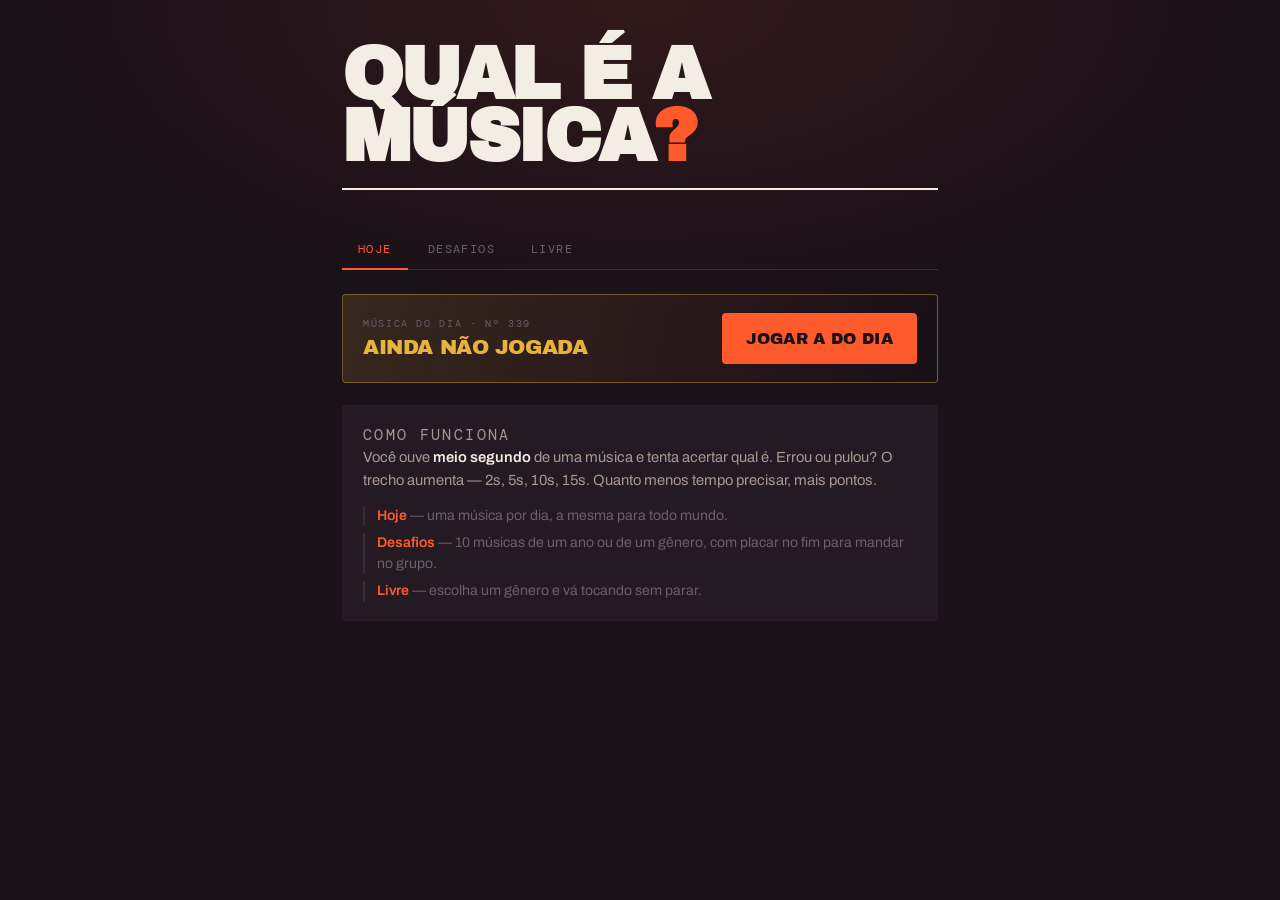
==== index.html @ 09629aff "Pula a introdução, tira karaokê e devolve o desafio de 2025 INTRODUÇÃO Relatado: "Água com Açúcar" e" ====
<!DOCTYPE html>
<html lang="pt-BR">
<head>
<meta charset="UTF-8">
<meta name="viewport" content="width=device-width, initial-scale=1.0">
<meta name="color-scheme" content="dark">
<meta name="theme-color" content="#1a1119">
<title>Qual é a Música?</title>
<link rel="preconnect" href="https://fonts.googleapis.com">
<link rel="preconnect" href="https://fonts.gstatic.com" crossorigin>
<link href="https://fonts.googleapis.com/css2?family=Archivo:wght@400;500;600;700&family=Archivo+Black&family=DM+Mono:wght@400;500&display=swap" rel="stylesheet">
<!-- O ?v= força o navegador a buscar a versão nova em vez da que está em
     cache. Ao mexer em style.css, app.js ou nos dados, incremente o número. -->
<link rel="stylesheet" href="style.css?v=21">
</head>
<body>

<header class="topbar">
  <h1>Qual é a <br>Música<span class="accent">?</span></h1>
  <div class="rule"></div>
</header>

<main>

  <!-- ESCOLHA DE GÊNERO -->
  <section id="screen-genres" class="screen">
    <nav class="abas" role="tablist" aria-label="Modos de jogo">
      <button type="button" class="aba ativa" data-aba="hoje" role="tab" aria-selected="true">Hoje</button>
      <button type="button" class="aba" data-aba="desafios" role="tab" aria-selected="false">Desafios</button>
      <button type="button" class="aba" data-aba="livre" role="tab" aria-selected="false">Livre</button>
    </nav>

    <!-- HOJE -->
    <div class="painel" id="painel-hoje" role="tabpanel">
      <div id="daily-card" class="daily-card"></div>

      <section class="como-funciona">
        <p class="stats-label">Como funciona</p>
        <p>Você ouve <strong>meio segundo</strong> de uma música e tenta acertar qual é.
        Errou ou pulou? O trecho aumenta — 2s, 5s, 10s, 15s. Quanto menos tempo
        precisar, mais pontos.</p>
        <ul class="modos">
          <li><strong>Hoje</strong> — uma música por dia, a mesma para todo mundo.</li>
          <li><strong>Desafios</strong> — 10 músicas de um ano ou de um gênero, com placar no fim para mandar no grupo.</li>
          <li><strong>Livre</strong> — escolha um gênero e vá tocando sem parar.</li>
        </ul>
      </section>

      <section id="stats-panel" class="stats-panel hidden" aria-label="Suas estatísticas">
      <div class="rank-head">
        <div>
          <p class="stats-label">Patente</p>
          <p class="rank-name" id="rank-name"></p>
        </div>
        <p class="rank-points"><span id="rank-points">0</span> pts</p>
      </div>

      <div class="rank-track">
        <div class="rank-fill" id="rank-fill"></div>
      </div>
      <p class="rank-next" id="rank-next"></p>

      <div class="stats-grid">
        <div class="stat-cell"><b><span id="st-wins">0</span><i>/<span id="st-rounds">0</span></i></b><span>acertos</span></div>
        <div class="stat-cell"><b id="st-rate">0%</b><span>aproveitamento</span></div>
        <div class="stat-cell"><b id="st-best">0</b><span>melhor sequência</span></div>
        <div class="stat-cell"><b id="st-fav">—</b><span>melhor gênero</span></div>
      </div>

      <p class="stats-label">Acertos por trecho</p>
      <div class="dist" id="dist"></div>

        <button type="button" id="btn-reset-stats" class="link-btn reset-btn">Zerar estatísticas</button>
      </section>
    </div>

    <!-- DESAFIOS -->
    <div class="painel hidden" id="painel-desafios" role="tabpanel">
      <p class="subtitle">Dez músicas, placar no fim para mandar no grupo.</p>

      <p class="secao-label hidden" id="ano-label">Top 10 do ano · os maiores sucessos daquele ano</p>
      <div id="ano-grid" class="desafio-lista"></div>

      <p class="secao-label hidden" id="desafios-label">Por gênero · uma de cada ano da década</p>
      <div id="desafio-grid" class="desafio-lista"></div>
    </div>

    <!-- LIVRE -->
    <div class="painel hidden" id="painel-livre" role="tabpanel">
      <p class="subtitle">Sem fim: escolha e vá tocando até cansar.</p>

      <div class="modo">
        <button type="button" id="btn-hits" class="modo-btn" aria-pressed="true">Só os hits</button>
        <span class="modo-hint" id="hits-hint"></span>
      </div>

      <div id="genre-grid" class="genre-grid"></div>

      <p class="secao-label">Por década</p>
      <div id="decade-grid" class="genre-grid"></div>
    </div>
  </section>

  <!-- JOGO -->
  <section id="screen-game" class="screen hidden">
    <button id="btn-change-genre" class="link-btn">← Trocar gênero</button>

    <div class="player-card">
      <button id="btn-play-snippet" class="play-btn">
        <span id="play-btn-label">Tocar trecho</span> · <span id="current-duration">0.5</span>s
      </button>

      <div class="tape">
        <div class="tape-track" id="tape-track">
          <div class="tape-unlocked" id="tape-unlocked"></div>
          <div class="tape-fill" id="tape-fill"></div>
        </div>
        <div class="tape-scale" id="tape-scale"></div>
      </div>
    </div>

    <form id="guess-form" class="guess-form" autocomplete="off">
      <div class="guess-input-wrap">
        <label class="sr-only" for="guess-input">Seu palpite</label>
        <input
          id="guess-input"
          type="text"
          placeholder="Nome da música ou do artista…"
          autocomplete="off"
          autocapitalize="off"
          spellcheck="false"
          role="combobox"
          aria-expanded="false"
          aria-autocomplete="list"
          aria-controls="suggestions-box"
        >
        <div id="suggestions-box" class="suggestions-box hidden" role="listbox" aria-label="Sugestões de músicas"></div>
      </div>
      <button type="submit" id="btn-guess">Chutar</button>
      <button type="button" id="btn-skip">Pular</button>
    </form>

    <div class="history-list" id="history-list" aria-live="polite"></div>

    <div id="reveal-card" class="reveal-card hidden" aria-live="polite">
      <p class="reveal-label" id="reveal-label">A música era</p>
      <!-- o nome do desafio vem antes do placar: é a identidade do que foi
           jogado, e é o que se compara com os amigos -->
      <p id="reveal-sub" class="reveal-sub hidden"></p>
      <p id="reveal-text"></p>
      <div id="desafio-stats" class="desafio-stats hidden"></div>
      <button type="button" id="btn-ouvir" class="ouvir-btn hidden">Ouvir a música</button>
      <div id="ouvir-barra" class="ouvir-barra hidden"><div id="ouvir-fill" class="ouvir-fill"></div></div>
      <button id="btn-next-song" class="play-btn">Próxima música</button>
      <button type="button" id="btn-share-desafio" class="modo-btn share-desafio hidden">Compartilhar</button>
    </div>

  </section>

</main>

<script src="data/songs.js?v=21"></script>
<script src="data/decoys.js?v=21"></script>
<script src="app.js?v=21"></script>
</body>
</html>
---- style.css ----
/* ============================================================
   Qual é a Música — direção visual: capa de disco brasileira
   dos anos 60. Fundo ameixa, tipo pesado, cor com significado:
   laranja = a marca, ouro = acertou o artista, verde = acertou.
   ============================================================ */

:root {
  --ink: #1a1119;
  --ink-raise: #241a23;
  --ink-high: #2e2130;
  --line: #3a2a38;
  --line-soft: #2a1e29;

  --bone: #f4ede3;
  --bone-dim: #a89890;
  --bone-faint: #6d5f68;

  --laranja: #ff5a2c;
  --laranja-deep: #d8431b;
  --ouro: #e8b33c;
  --verde: #3fa45b;

  --display: "Archivo Black", "Archivo", Impact, sans-serif;
  --body: "Archivo", -apple-system, "Segoe UI", Roboto, sans-serif;
  --mono: "DM Mono", ui-monospace, "SF Mono", Consolas, monospace;

  --r: 4px;
}

* { box-sizing: border-box; }

html {
  -webkit-text-size-adjust: 100%;
  color-scheme: dark;
}

/* rótulo só para leitor de tela */
.sr-only {
  position: absolute;
  width: 1px; height: 1px;
  padding: 0; margin: -1px;
  overflow: hidden;
  clip: rect(0, 0, 0, 0);
  white-space: nowrap;
  border: 0;
}

button, input {
  touch-action: manipulation;
  -webkit-tap-highlight-color: transparent;
}

body {
  margin: 0;
  font-family: var(--body);
  background: var(--ink);
  color: var(--bone);
  min-height: 100vh;
  /* grão sutil de papel, para o fundo não ficar plano como um app */
  background-image:
    radial-gradient(ellipse 70% 50% at 50% 0%, rgba(255, 90, 44, 0.1), transparent 70%);
}

::selection { background: var(--laranja); color: var(--ink); }

:focus-visible {
  outline: 2px solid var(--laranja);
  outline-offset: 3px;
}

/* ---------- cabeçalho ---------- */

.topbar {
  max-width: 640px;
  margin: 0 auto;
  padding: 44px 22px 0;
}

.topbar h1 {
  margin: 0;
  font-family: var(--display);
  font-size: clamp(2.9rem, 12vw, 4.6rem);
  line-height: 0.84;
  letter-spacing: -0.035em;
  text-transform: uppercase;
  text-wrap: balance;
}

.topbar h1 .accent { color: var(--laranja); }

.rule {
  height: 2px;
  background: var(--bone);
  margin: 20px 0 10px;
}

/* Durante a partida o título encolhe e a marca vira uma linha só:
   o que importa na tela é o player, não o cabeçalho. */
body.in-game .topbar { padding-top: 26px; }
body.in-game .topbar h1 { font-size: clamp(1.5rem, 5vw, 1.9rem); }
body.in-game .topbar h1 br { display: none; }
body.in-game .rule { margin: 13px 0 9px; }

.stats {
  display: flex;
  gap: 22px;
  font-family: var(--mono);
  font-size: 0.72rem;
  letter-spacing: 0.14em;
  text-transform: uppercase;
  color: var(--bone-dim);
}

.stats strong {
  color: var(--bone);
  font-weight: 500;
  font-variant-numeric: tabular-nums;
}

main {
  max-width: 640px;
  margin: 0 auto;
  padding: 30px 22px 70px;
}

.screen.hidden { display: none; }

/* ---------- seleção de gênero ---------- */

.subtitle {
  color: var(--bone-dim);
  margin: 0 0 26px;
  font-size: 0.98rem;
  max-width: 42ch;
  line-height: 1.5;
}

/* abas */
.abas {
  display: flex;
  gap: 4px;
  margin-bottom: 24px;
  border-bottom: 1px solid var(--line);
}

.aba {
  font-family: var(--mono);
  font-size: 0.74rem;
  letter-spacing: 0.12em;
  text-transform: uppercase;
  padding: 11px 16px;
  border: none;
  border-bottom: 2px solid transparent;
  background: none;
  color: var(--bone-faint);
  cursor: pointer;
  margin-bottom: -1px;
  transition: color 0.15s ease, border-color 0.15s ease;
}
.aba:hover { color: var(--bone-dim); }

.aba.ativa {
  color: var(--laranja);
  border-bottom-color: var(--laranja);
}

.painel.hidden { display: none; }

/* música do dia */
.daily-card {
  display: flex;
  align-items: center;
  justify-content: space-between;
  gap: 16px;
  flex-wrap: wrap;
  margin-bottom: 22px;
  padding: 18px 20px;
  background: linear-gradient(100deg, rgba(232, 179, 60, 0.14), rgba(255, 90, 44, 0.05) 70%, transparent);
  border: 1px solid rgba(232, 179, 60, 0.4);
  border-radius: var(--r);
}

.daily-info { min-width: 0; }

.daily-status {
  margin: 0;
  font-family: var(--display);
  font-size: clamp(1.05rem, 4vw, 1.3rem);
  line-height: 1.1;
  letter-spacing: -0.02em;
  text-transform: uppercase;
  color: var(--ouro);
}

.daily-acoes {
  display: flex;
  align-items: center;
  gap: 10px;
  flex-wrap: wrap;
}

.daily-play { padding: 12px 22px; font-size: 0.9rem; }

.daily-next {
  font-family: var(--mono);
  font-size: 0.66rem;
  letter-spacing: 0.08em;
  color: var(--bone-faint);
}

/* explicação do jogo, na aba de entrada */
.como-funciona {
  margin-top: 22px;
  padding: 18px 20px;
  background: var(--ink-raise);
  border: 1px solid var(--line-soft);
  border-radius: var(--r);
}

.como-funciona p {
  margin: 0;
  color: var(--bone-dim);
  font-size: 0.92rem;
  line-height: 1.55;
}
.como-funciona p strong { color: var(--bone); font-weight: 600; }

.modos {
  margin: 14px 0 0;
  padding: 0;
  list-style: none;
  display: flex;
  flex-direction: column;
  gap: 7px;
}

.modos li {
  font-size: 0.88rem;
  line-height: 1.45;
  color: var(--bone-faint);
  padding-left: 12px;
  border-left: 2px solid var(--line);
}
.modos li strong { color: var(--laranja); font-weight: 600; }

/* botão de ouvir a música na revelação */
.ouvir-btn {
  display: block;
  width: 100%;
  margin-bottom: 10px;
  font-family: var(--mono);
  font-size: 0.74rem;
  letter-spacing: 0.12em;
  text-transform: uppercase;
  padding: 13px 18px;
  border-radius: var(--r);
  border: 1px solid var(--line);
  background: transparent;
  color: var(--bone-dim);
  cursor: pointer;
  transition: color 0.14s ease, border-color 0.14s ease;
}
.ouvir-btn:hover { color: var(--bone); border-color: var(--bone-dim); }
.ouvir-btn.hidden { display: none; }

/* desafios: uma linha por gênero, décadas como fichas */
.desafio-lista {
  display: flex;
  flex-direction: column;
  gap: 1px;
  background: var(--line-soft);
  border: 1px solid var(--line-soft);
  border-radius: var(--r);
  overflow: hidden;
}

/* Nome do gênero em cima e as décadas embaixo: com o rótulo inteiro
   ("Anos 2000") as fichas não cabem na mesma linha num celular. */
.desafio-linha {
  --chip: var(--laranja);
  padding: 13px 15px;
  background: var(--ink-raise);
  border-left: 3px solid var(--chip);
}

.desafio-genero {
  display: block;
  margin-bottom: 9px;
  font-family: var(--display);
  font-size: 0.86rem;
  letter-spacing: -0.01em;
  text-transform: uppercase;
}

.desafio-chips { display: flex; gap: 6px; flex-wrap: wrap; }

.desafio-chip {
  font-family: var(--mono);
  font-size: 0.7rem;
  letter-spacing: 0.04em;
  padding: 6px 11px;
  border-radius: 999px;
  border: 1px solid var(--line);
  background: transparent;
  color: var(--bone-dim);
  cursor: pointer;
  transition: background 0.14s ease, color 0.14s ease, border-color 0.14s ease;
}
.desafio-chip:hover {
  background: var(--chip);
  border-color: var(--chip);
  color: var(--ink);
}

/* já jogado: mostra o placar e não recomeça */
.desafio-chip.feito {
  border-color: var(--line-soft);
  background: var(--ink);
  color: var(--bone-faint);
}
.desafio-chip.feito:hover {
  background: var(--ink);
  border-color: var(--bone-faint);
  color: var(--bone-dim);
}

/* Nome do desafio: é a identidade do que foi jogado e o que se compara com
   os amigos, então vem antes do placar e com peso de título. */
.reveal-sub {
  margin: 0 0 4px;
  font-family: var(--display);
  font-size: clamp(1.1rem, 4.5vw, 1.45rem);
  line-height: 1.1;
  letter-spacing: -0.02em;
  text-transform: uppercase;
  color: var(--ouro);
}
.reveal-sub.hidden { display: none; }

/* linha do tempo dos 30s da prévia */
.ouvir-barra {
  height: 4px;
  margin: -4px 0 12px;
  background: var(--ink);
  border-radius: 999px;
  overflow: hidden;
}
.ouvir-barra.hidden { display: none; }

.ouvir-fill {
  height: 100%;
  width: 0%;
  background: var(--bone-dim);
}

.share-desafio { margin-top: 10px; width: 100%; }
.share-desafio.hidden { display: none; }

/* No placar do desafio some tudo que era da rodada */
body.mostrando-resultado .player-card,
body.mostrando-resultado .guess-form,
body.mostrando-resultado .history-list,
body.mostrando-resultado #btn-change-genre {
  display: none;
}

body.mostrando-resultado .reveal-card {
  padding: 30px 24px 26px;
}

body.mostrando-resultado #reveal-text {
  font-size: clamp(2rem, 9vw, 2.8rem);
  margin-bottom: 6px;
}

/* resultado do desafio */
.desafio-stats {
  margin: 4px 0 20px;
  text-align: left;
}
.desafio-stats.hidden { display: none; }
.desafio-stats .stats-grid { margin: 0 0 18px; }
.desafio-stats .rank-next { margin-top: 12px; }

/* a barra das que não saíram fica apagada, não laranja */
.dist-fill.falhou {
  background: var(--line);
}

.secao-label.hidden { display: none; }

/* seletor de dificuldade */
.modo {
  display: flex;
  align-items: center;
  gap: 12px;
  flex-wrap: wrap;
  margin-bottom: 20px;
}

.modo-btn {
  font-family: var(--mono);
  font-size: 0.72rem;
  letter-spacing: 0.12em;
  text-transform: uppercase;
  padding: 9px 15px;
  border-radius: 999px;
  border: 1px solid var(--line);
  background: transparent;
  color: var(--bone-dim);
  cursor: pointer;
  white-space: nowrap;
  transition: background 0.15s ease, color 0.15s ease, border-color 0.15s ease;
}
.modo-btn:hover { border-color: var(--bone-dim); color: var(--bone); }

.modo-btn.ligado {
  background: var(--laranja);
  border-color: var(--laranja);
  color: var(--ink);
  font-weight: 500;
}

.modo-hint {
  font-size: 0.82rem;
  color: var(--bone-faint);
  flex: 1;
  min-width: 200px;
}

.secao-label {
  margin: 30px 0 12px;
  font-family: var(--mono);
  font-size: 0.66rem;
  letter-spacing: 0.16em;
  text-transform: uppercase;
  color: var(--bone-faint);
}

.genre-grid {
  display: grid;
  grid-template-columns: repeat(auto-fill, minmax(178px, 1fr));
  gap: 10px;
}

.genre-card {
  --chip: var(--laranja);
  position: relative;
  display: flex;
  flex-direction: column;
  min-height: 128px;
  font-family: var(--body);
  background: var(--ink-raise);
  border: 1px solid var(--line-soft);
  border-radius: var(--r);
  padding: 18px 18px 16px 22px;
  text-align: left;
  cursor: pointer;
  color: var(--bone);
  overflow: hidden;
  transition: background 0.18s ease, border-color 0.18s ease, transform 0.18s ease;
}

/* faixa de cor: substitui o emoji como marca do gênero */
.genre-card::before {
  content: "";
  position: absolute;
  left: 0; top: 0; bottom: 0;
  width: 5px;
  background: var(--chip);
  transition: width 0.18s ease;
}

.genre-card:hover:not(:disabled),
.genre-card:focus-visible:not(:disabled) {
  background: var(--ink-high);
  border-color: var(--line);
  transform: translateY(-2px);
}

.genre-card:hover:not(:disabled)::before { width: 9px; }

.genre-card:disabled { opacity: 0.35; cursor: default; }

.genre-name {
  display: block;
  font-family: var(--display);
  font-size: 1.06rem;
  line-height: 1.1;
  letter-spacing: -0.015em;
  text-transform: uppercase;
}

/* alinhado ao rodapé do card: o número fica na mesma linha em todos,
   mesmo quando o nome do gênero quebra em duas linhas */
.genre-count {
  display: block;
  margin-top: auto;
  padding-top: 12px;
  font-family: var(--mono);
  font-size: 0.7rem;
  letter-spacing: 0.1em;
  color: var(--bone-faint);
  text-transform: uppercase;
}

.genre-count b {
  color: var(--chip);
  font-weight: 500;
  font-size: 1.5rem;
  letter-spacing: -0.02em;
  display: block;
  margin-bottom: 1px;
}

.genre-card-featured {
  grid-column: 1 / -1;
  background: linear-gradient(100deg, rgba(255, 90, 44, 0.16), rgba(232, 179, 60, 0.05) 60%, transparent);
  border-color: rgba(255, 90, 44, 0.4);
  flex-direction: row;
  align-items: center;
  justify-content: space-between;
  gap: 16px;
  min-height: 0;
}

.genre-card-featured .genre-name { font-size: 1.5rem; }
.genre-card-featured .genre-count { margin-top: 0; padding-top: 0; text-align: right; }

/* ---------- painel de estatísticas ---------- */

.stats-panel {
  margin-top: 26px;
  padding: 22px 20px 16px;
  background: var(--ink-raise);
  border: 1px solid var(--line-soft);
  border-radius: var(--r);
}
.stats-panel.hidden { display: none; }

.stats-label {
  margin: 0 0 6px;
  font-family: var(--mono);
  font-size: 0.64rem;
  letter-spacing: 0.16em;
  text-transform: uppercase;
  color: var(--bone-faint);
}

.rank-head {
  display: flex;
  align-items: flex-end;
  justify-content: space-between;
  gap: 14px;
}

.rank-name {
  margin: 0;
  font-family: var(--display);
  font-size: clamp(1.15rem, 4.5vw, 1.5rem);
  line-height: 1.05;
  letter-spacing: -0.02em;
  text-transform: uppercase;
  color: var(--ouro);
}

.rank-points {
  margin: 0;
  font-family: var(--mono);
  font-size: 0.76rem;
  color: var(--bone-dim);
  white-space: nowrap;
  font-variant-numeric: tabular-nums;
}
.rank-points span { color: var(--bone); font-size: 1.15rem; }

.rank-track {
  height: 6px;
  margin-top: 14px;
  background: var(--ink);
  border-radius: 999px;
  overflow: hidden;
}

.rank-fill {
  height: 100%;
  width: 0%;
  background: linear-gradient(90deg, var(--laranja), var(--ouro));
  transition: width 0.45s ease;
}

.rank-next {
  margin: 7px 0 0;
  font-family: var(--mono);
  font-size: 0.66rem;
  letter-spacing: 0.06em;
  color: var(--bone-faint);
}

.stats-grid {
  display: grid;
  grid-template-columns: repeat(auto-fit, minmax(120px, 1fr));
  gap: 1px;
  margin: 22px 0;
  background: var(--line-soft);
  border: 1px solid var(--line-soft);
  border-radius: var(--r);
  overflow: hidden;
}

.stat-cell {
  background: var(--ink-raise);
  padding: 13px 14px;
}

.stat-cell b {
  display: block;
  font-family: var(--mono);
  font-size: 1.5rem;
  font-weight: 500;
  letter-spacing: -0.02em;
  color: var(--bone);
  font-variant-numeric: tabular-nums;
  /* nomes de gênero longos não podem empurrar a grade */
  overflow: hidden;
  text-overflow: ellipsis;
  white-space: nowrap;
}

/* o total ("/12") fica menor que os acertos: o número que importa é o primeiro */
.stat-cell b i {
  font-style: normal;
  font-size: 0.95rem;
  color: var(--bone-faint);
}

.stat-cell > span {
  display: block;
  margin-top: 3px;
  font-family: var(--mono);
  font-size: 0.62rem;
  letter-spacing: 0.1em;
  text-transform: uppercase;
  color: var(--bone-faint);
}

/* distribuição: quanto de música bastou em cada acerto */
.dist { display: flex; flex-direction: column; gap: 5px; }

.dist-row {
  display: flex;
  align-items: center;
  gap: 10px;
  font-family: var(--mono);
  font-size: 0.7rem;
}

.dist-label {
  width: 34px;
  text-align: right;
  color: var(--bone-dim);
  flex-shrink: 0;
}

.dist-bar {
  flex: 1;
  min-width: 0;
  height: 16px;
  background: var(--ink);
  border-radius: 2px;
  overflow: hidden;
}

.dist-fill {
  display: block;
  height: 100%;
  background: repeating-linear-gradient(90deg, var(--laranja) 0 3px, var(--laranja-deep) 3px 6px);
  transition: width 0.45s ease;
}

.dist-count {
  width: 26px;
  color: var(--bone);
  font-variant-numeric: tabular-nums;
  flex-shrink: 0;
}

.reset-btn { margin: 18px 0 0; }
.reset-btn:hover { color: var(--danger, #ef4444); }

/* ---------- tela de jogo ---------- */

.link-btn {
  font-family: var(--mono);
  background: none;
  border: none;
  color: var(--bone-faint);
  cursor: pointer;
  font-size: 0.72rem;
  letter-spacing: 0.14em;
  text-transform: uppercase;
  padding: 0;
  margin-bottom: 22px;
}
.link-btn:hover { color: var(--laranja); }

.player-card {
  background: var(--ink-raise);
  border: 1px solid var(--line-soft);
  border-radius: var(--r);
  padding: 30px 26px 22px;
  margin-bottom: 14px;
}

.play-btn {
  display: block;
  width: 100%;
  font-family: var(--display);
  background: var(--laranja);
  color: var(--ink);
  border: none;
  border-radius: var(--r);
  padding: 17px 24px;
  font-size: 1rem;
  letter-spacing: 0.02em;
  text-transform: uppercase;
  cursor: pointer;
  transition: background 0.14s ease;
}
.play-btn:hover:not(:disabled) { background: #ff7449; }
.play-btn:disabled { background: var(--ink-high); color: var(--bone-faint); cursor: default; }

/* ---- assinatura: a fita de tempo ---- */

.tape {
  margin-top: 22px;
}

.tape-track {
  position: relative;
  height: 26px;
  background: var(--ink);
  border: 1px solid var(--line-soft);
  border-radius: 2px;
  overflow: hidden;
}

/* trecho já liberado: fica marcado em tom fraco mesmo com a música parada,
   para a fita mostrar quanto tempo o jogador tem disponível */
.tape-unlocked {
  position: absolute;
  top: 0; bottom: 0; left: 0;
  width: 0%;
  background: rgba(255, 90, 44, 0.14);
  transition: width 0.25s ease;
}

.tape-fill {
  position: absolute;
  top: 0; bottom: 0; left: 0;
  width: 0%;
  background: repeating-linear-gradient(
    90deg,
    var(--laranja) 0 3px,
    var(--laranja-deep) 3px 6px
  );
  transition: width 0.08s linear;
}

.tape-tick {
  position: absolute;
  top: 0; bottom: 0;
  width: 1px;
  background: var(--line);
}

/* Cada rótulo é ancorado na posição da sua marca na fita, centralizado
   nela. Segmentos de largura proporcional não servem: o trecho de 0.5s
   ocupa 3% da fita e o texto transbordaria por cima do "2s". */
.tape-scale {
  position: relative;
  height: 1.1em;
  margin-top: 7px;
  font-family: var(--mono);
  font-size: 0.66rem;
  letter-spacing: 0.06em;
  color: var(--bone-faint);
}

.tape-scale span {
  position: absolute;
  top: 0;
  transform: translateX(-50%);
  white-space: nowrap;
  transition: color 0.18s ease;
}

/* Extremos ancorados nas bordas da fita, e não na marca: centralizado, o
   "0.5s" (marca a 3%) encostaria no "2s" numa tela estreita. */
.tape-scale span:first-child { left: 0 !important; transform: none; }
.tape-scale span:last-child { transform: translateX(-100%); }

.tape-scale span.done { color: var(--bone-dim); }
.tape-scale span.now { color: var(--laranja); }

/* ---------- palpite ---------- */

.guess-form {
  display: flex;
  gap: 8px;
  margin-bottom: 16px;
}

.guess-input-wrap {
  position: relative;
  flex: 1;
  min-width: 0;
}

.guess-form input {
  width: 100%;
  padding: 15px 16px;
  border-radius: var(--r);
  border: 1px solid var(--line);
  background: var(--ink-raise);
  color: var(--bone);
  font-size: 0.98rem;
  font-family: var(--body);
}

.guess-form input::placeholder { color: var(--bone-faint); }
.guess-form input:focus {
  outline: none;
  border-color: var(--laranja);
}

.guess-form button {
  font-family: var(--mono);
  padding: 15px 17px;
  border-radius: var(--r);
  border: 1px solid var(--line);
  background: transparent;
  color: var(--bone-dim);
  font-size: 0.74rem;
  letter-spacing: 0.12em;
  text-transform: uppercase;
  cursor: pointer;
  transition: color 0.14s ease, border-color 0.14s ease, background 0.14s ease;
  white-space: nowrap;
}
.guess-form button:hover:not(:disabled) { color: var(--bone); border-color: var(--bone-dim); }

.guess-form button#btn-guess {
  background: var(--bone);
  color: var(--ink);
  border-color: var(--bone);
  font-weight: 500;
}
.guess-form button#btn-guess:hover:not(:disabled) { background: #fff; }
.guess-form button:disabled { opacity: 0.4; cursor: default; }

/* ---------- sugestões ---------- */

.suggestions-box {
  position: absolute;
  top: calc(100% + 5px);
  left: 0; right: 0;
  z-index: 20;
  background: var(--ink-high);
  border: 1px solid var(--line);
  border-radius: var(--r);
  max-height: 340px;
  overflow-y: auto;
  overscroll-behavior: contain;
  box-shadow: 0 16px 34px rgba(0, 0, 0, 0.55);
}
.suggestions-box.hidden { display: none; }

.suggestion-item {
  padding: 11px 15px;
  cursor: pointer;
  font-size: 0.9rem;
  border-bottom: 1px solid var(--line-soft);
  border-left: 3px solid transparent;
}
.suggestion-item:last-child { border-bottom: none; }
.suggestion-item .sug-title { font-weight: 600; }
.suggestion-item .sug-artist { color: var(--bone-faint); }
.suggestion-item:hover,
.suggestion-item.active {
  background: var(--ink-raise);
  border-left-color: var(--laranja);
}

/* ---------- histórico ---------- */

.history-list {
  display: flex;
  flex-direction: column;
  gap: 5px;
  margin-bottom: 22px;
}

.history-row {
  display: flex;
  align-items: baseline;
  gap: 13px;
  padding: 13px 16px;
  border-radius: var(--r);
  font-size: 0.93rem;
  background: var(--ink-raise);
  border: 1px solid var(--line-soft);
  border-left: 3px solid var(--bone-faint);
  animation: row-in 0.22s ease;
}

@keyframes row-in {
  from { opacity: 0; transform: translateY(-5px); }
  to { opacity: 1; transform: translateY(0); }
}

/* rótulo textual: o estado não depende só da cor */
.history-tag {
  font-family: var(--mono);
  font-size: 0.62rem;
  letter-spacing: 0.14em;
  text-transform: uppercase;
  color: var(--bone-faint);
  flex-shrink: 0;
  width: 62px;
}

.history-text { flex: 1; min-width: 0; }

.history-row.skipped { color: var(--bone-faint); }

.history-row.same-artist {
  border-left-color: var(--ouro);
  background: rgba(232, 179, 60, 0.07);
}
.history-row.same-artist .history-tag { color: var(--ouro); }

.history-row.correct-guess {
  border-left-color: var(--verde);
  background: rgba(63, 164, 91, 0.1);
}
.history-row.correct-guess .history-tag { color: var(--verde); }

/* ---------- revelação ---------- */

.reveal-card {
  background: var(--ink-raise);
  border: 1px solid var(--line-soft);
  border-radius: var(--r);
  padding: 24px;
}
.reveal-card.hidden { display: none; }

.reveal-label {
  font-family: var(--mono);
  font-size: 0.66rem;
  letter-spacing: 0.16em;
  text-transform: uppercase;
  color: var(--bone-faint);
  margin: 0 0 8px;
}

#reveal-text {
  font-family: var(--display);
  font-size: 1.35rem;
  line-height: 1.15;
  letter-spacing: -0.02em;
  margin: 0 0 20px;
}

footer {
  max-width: 640px;
  margin: 0 auto;
  color: var(--bone-faint);
  font-family: var(--mono);
  font-size: 0.68rem;
  letter-spacing: 0.1em;
  text-transform: uppercase;
  padding: 0 22px 34px;
}

.shake { animation: shake 0.3s; }
@keyframes shake {
  0%, 100% { transform: translateX(0); }
  25% { transform: translateX(-5px); }
  75% { transform: translateX(5px); }
}

@media (max-width: 460px) {
  .guess-form { flex-wrap: wrap; }
  .guess-input-wrap { flex-basis: 100%; }
  .guess-form button { flex: 1; }
  .history-tag { width: 54px; }

  /* Aqui os botões ficam ABAIXO do campo, então a lista aberta para baixo
     cobriria o "Chutar" — o toque cairia numa sugestão em vez do botão.
     Abrindo para cima ela só cobre o player, que não é usado ao digitar. */
  .suggestions-box {
    top: auto;
    bottom: calc(100% + 5px);
    max-height: 280px;
  }
}

@media (prefers-reduced-motion: reduce) {
  *, *::before, *::after {
    animation-duration: 0.01ms !important;
    transition-duration: 0.01ms !important;
  }
}
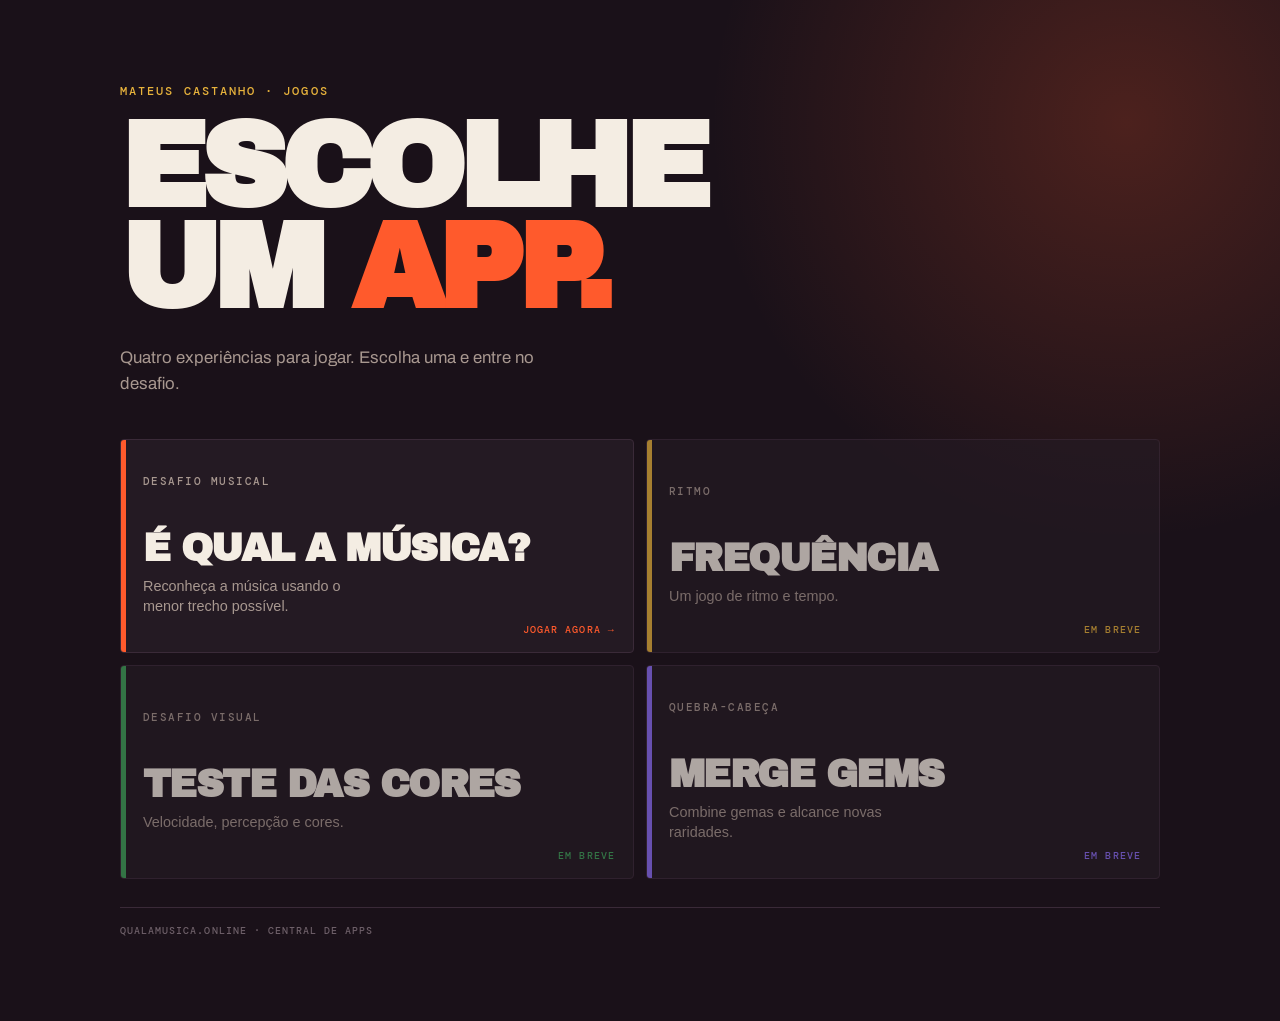
==== commit 2f498b65: "Add apps hub landing page" ====
--- a/index.html
+++ b/index.html
@@ -5,17 +5,39 @@
 <meta name="viewport" content="width=device-width, initial-scale=1.0">
 <meta name="color-scheme" content="dark">
 <meta name="theme-color" content="#1a1119">
-<title>Qual é a Música?</title>
+<title>Apps do Mateus</title>
+<meta name="description" content="Acerte a música brasileira em meio segundo de áudio. Cada erro libera mais tempo. 3.883 músicas, 11 gêneros e desafios por ano.">
+
+<!-- Prévia ao compartilhar o link (WhatsApp, Instagram, Twitter). Sem isso
+     o link aparece como texto cru, sem nome nem imagem. As URLs precisam ser
+     absolutas: quem monta a prévia não resolve caminho relativo. -->
+<meta property="og:type" content="website">
+<meta property="og:url" content="https://qualamusica.online/">
+<meta property="og:title" content="Qual é a Música?">
+<meta property="og:description" content="Acerte a música em meio segundo de áudio. Cada erro libera mais tempo — 2s, 5s, 10s, 15s. Quanto menos precisar, mais pontos.">
+<meta property="og:image" content="https://qualamusica.online/og.png">
+<meta property="og:image:width" content="1200">
+<meta property="og:image:height" content="630">
+<meta property="og:locale" content="pt_BR">
+<meta property="og:site_name" content="Qual é a Música?">
+
+<meta name="twitter:card" content="summary_large_image">
+<meta name="twitter:title" content="Qual é a Música?">
+<meta name="twitter:description" content="Acerte a música em meio segundo de áudio. Cada erro libera mais tempo.">
+<meta name="twitter:image" content="https://qualamusica.online/og.png">
+
+<link rel="icon" href="/icone-512.png" type="image/png">
+<link rel="apple-touch-icon" href="/apple-touch-icon.png">
 <link rel="preconnect" href="https://fonts.googleapis.com">
 <link rel="preconnect" href="https://fonts.gstatic.com" crossorigin>
 <link href="https://fonts.googleapis.com/css2?family=Archivo:wght@400;500;600;700&family=Archivo+Black&family=DM+Mono:wght@400;500&display=swap" rel="stylesheet">
 <!-- O ?v= força o navegador a buscar a versão nova em vez da que está em
      cache. Ao mexer em style.css, app.js ou nos dados, incremente o número. -->
-<link rel="stylesheet" href="style.css?v=21">
-</head>
+<link rel="stylesheet" href="style.css?v=23">
+<style>#game-shell{display:none}#app-hub{min-height:100vh;padding:clamp(28px,7vw,84px) 22px;background:radial-gradient(circle at 88% 12%,rgba(255,90,44,.22),transparent 26rem),#1a1119;color:#f4ede3;font-family:"Archivo",sans-serif}.app-wrap{width:min(1040px,100%);margin:auto}.hub-kicker{margin:0 0 18px;font:500 .72rem "DM Mono",monospace;letter-spacing:.18em;text-transform:uppercase;color:#e8b33c}.hub-title{margin:0;max-width:760px;font-family:"Archivo Black",sans-serif;font-size:clamp(3.2rem,10vw,7.5rem);line-height:.84;letter-spacing:-.06em;text-transform:uppercase}.hub-title em{font-style:normal;color:#ff5a2c}.hub-intro{max-width:47ch;margin:26px 0 42px;color:#a89890;font-size:1.05rem;line-height:1.55}.app-grid{display:grid;grid-template-columns:repeat(2,minmax(0,1fr));gap:12px}.app-card{position:relative;min-height:214px;padding:22px;border:1px solid #3a2a38;background:#241a23;color:#f4ede3;text-align:left;border-radius:4px;overflow:hidden}.app-card:not(:disabled){cursor:pointer;transition:transform .18s ease,border-color .18s ease,background .18s ease}.app-card:not(:disabled):hover{transform:translateY(-4px);border-color:#ff5a2c;background:#2e2130}.app-card::before{content:"";position:absolute;inset:0 auto 0 0;width:5px;background:var(--accent,#ff5a2c)}.app-card:disabled{opacity:.68}.app-type{margin:0;color:#a89890;font:500 .66rem "DM Mono",monospace;letter-spacing:.14em;text-transform:uppercase}.app-name{margin:42px 0 10px;font-family:"Archivo Black",sans-serif;font-size:clamp(1.55rem,4vw,2.4rem);line-height:.94;letter-spacing:-.04em;text-transform:uppercase}.app-desc{margin:0;max-width:29ch;color:#a89890;line-height:1.42;font-size:.9rem}.app-state{position:absolute;right:18px;bottom:16px;font:500 .63rem "DM Mono",monospace;letter-spacing:.11em;text-transform:uppercase;color:var(--accent,#ff5a2c)}.hub-footer{margin:28px 0 0;padding-top:16px;border-top:1px solid #3a2a38;color:#6d5f68;font:500 .65rem "DM Mono",monospace;letter-spacing:.1em;text-transform:uppercase}@media(max-width:620px){.app-grid{grid-template-columns:1fr}.app-card{min-height:180px}.hub-title{font-size:clamp(3.1rem,18vw,5.6rem)}}</style></head>
 <body>
 
-<header class="topbar">
+<section id="app-hub" aria-label="Escolha um app"><div class="app-wrap"><p class="hub-kicker">Mateus Castanho · jogos</p><h1 class="hub-title">Escolhe um <em>app.</em></h1><p class="hub-intro">Quatro experiências para jogar. Escolha uma e entre no desafio.</p><div class="app-grid"><button type="button" class="app-card" id="open-music" style="--accent:#ff5a2c"><p class="app-type">Desafio musical</p><h2 class="app-name">É Qual a Música?</h2><p class="app-desc">Reconheça a música usando o menor trecho possível.</p><span class="app-state">Jogar agora →</span></button><button type="button" class="app-card" disabled style="--accent:#e8b33c"><p class="app-type">Ritmo</p><h2 class="app-name">Frequência</h2><p class="app-desc">Um jogo de ritmo e tempo.</p><span class="app-state">Em breve</span></button><button type="button" class="app-card" disabled style="--accent:#3fa45b"><p class="app-type">Desafio visual</p><h2 class="app-name">Teste das Cores</h2><p class="app-desc">Velocidade, percepção e cores.</p><span class="app-state">Em breve</span></button><button type="button" class="app-card" disabled style="--accent:#8c6ff7"><p class="app-type">Quebra-cabeça</p><h2 class="app-name">Merge Gems</h2><p class="app-desc">Combine gemas e alcance novas raridades.</p><span class="app-state">Em breve</span></button></div><p class="hub-footer">qualamusica.online · central de apps</p></div></section><div id="game-shell"><header class="topbar">
   <h1>Qual é a <br>Música<span class="accent">?</span></h1>
   <div class="rule"></div>
 </header>
@@ -157,10 +179,9 @@
 
   </section>
 
-</main>
-
-<script src="data/songs.js?v=21"></script>
-<script src="data/decoys.js?v=21"></script>
-<script src="app.js?v=21"></script>
+</main></div>
+<script src="data/songs.js?v=23"></script>
+<script src="data/decoys.js?v=23"></script>
+<script src="app.js?v=23"></script><script>document.getElementById("open-music").addEventListener("click",()=>{document.getElementById("app-hub").style.display="none";document.getElementById("game-shell").style.display="block";document.title="Qual é a Música?"})</script>
 </body>
 </html>
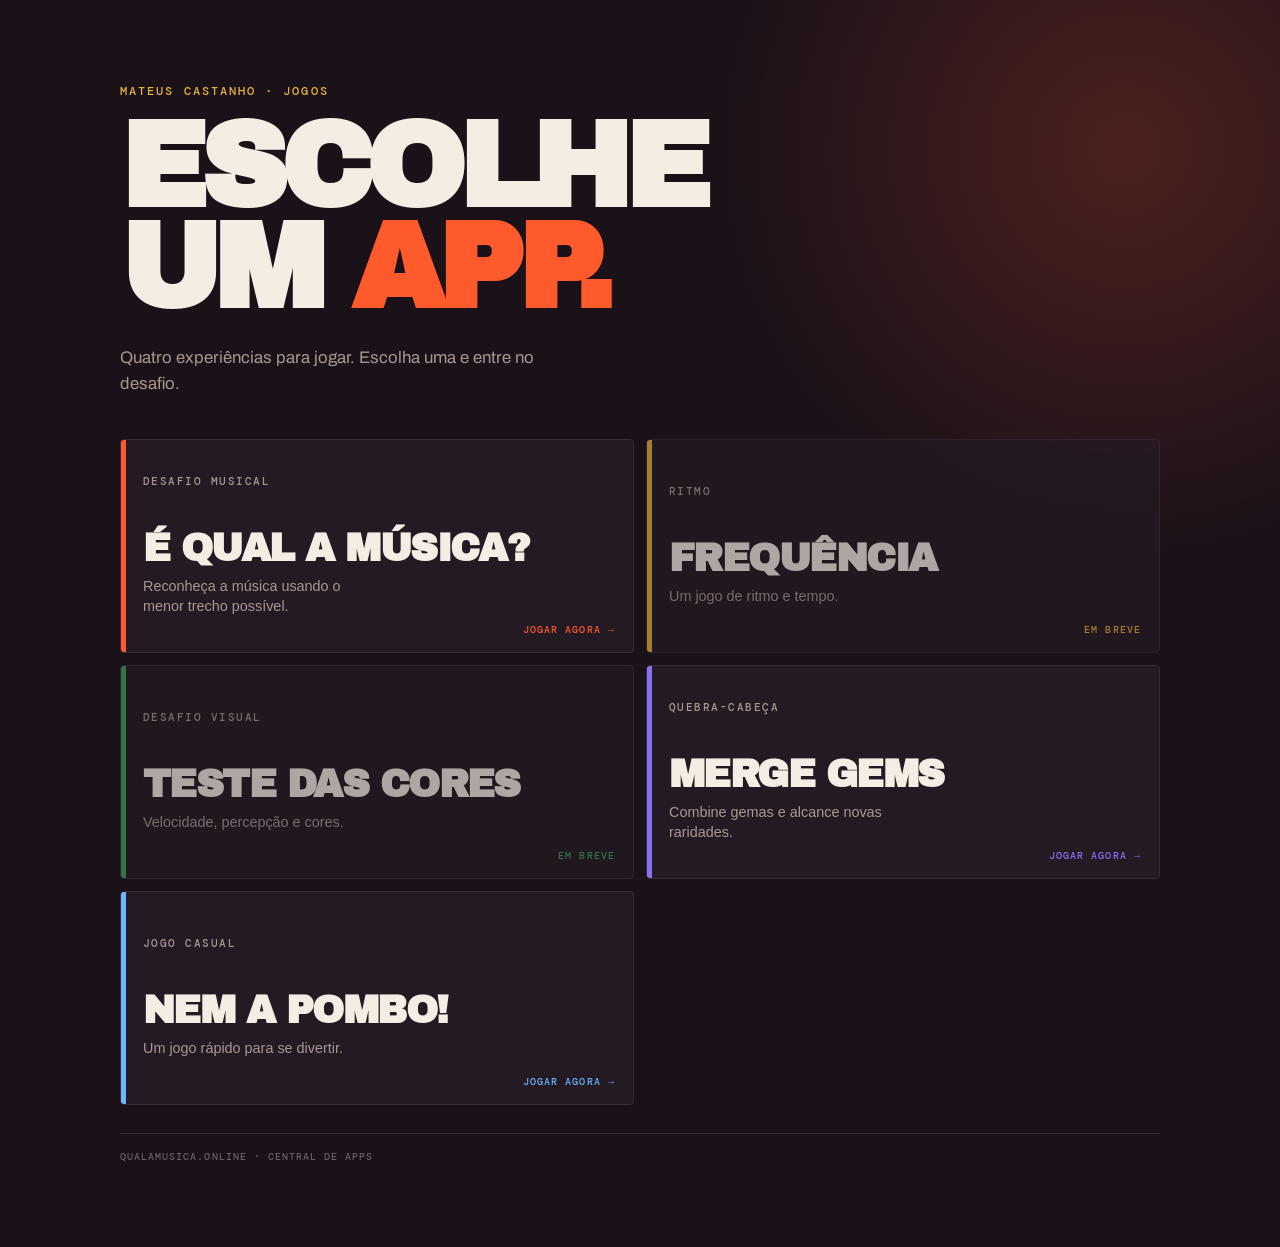
==== commit ef779e16: "Link Merge Gems and Nem a Pombo apps" ====
--- a/index.html
+++ b/index.html
@@ -37,7 +37,7 @@
 <style>#game-shell{display:none}#app-hub{min-height:100vh;padding:clamp(28px,7vw,84px) 22px;background:radial-gradient(circle at 88% 12%,rgba(255,90,44,.22),transparent 26rem),#1a1119;color:#f4ede3;font-family:"Archivo",sans-serif}.app-wrap{width:min(1040px,100%);margin:auto}.hub-kicker{margin:0 0 18px;font:500 .72rem "DM Mono",monospace;letter-spacing:.18em;text-transform:uppercase;color:#e8b33c}.hub-title{margin:0;max-width:760px;font-family:"Archivo Black",sans-serif;font-size:clamp(3.2rem,10vw,7.5rem);line-height:.84;letter-spacing:-.06em;text-transform:uppercase}.hub-title em{font-style:normal;color:#ff5a2c}.hub-intro{max-width:47ch;margin:26px 0 42px;color:#a89890;font-size:1.05rem;line-height:1.55}.app-grid{display:grid;grid-template-columns:repeat(2,minmax(0,1fr));gap:12px}.app-card{position:relative;min-height:214px;padding:22px;border:1px solid #3a2a38;background:#241a23;color:#f4ede3;text-align:left;border-radius:4px;overflow:hidden}.app-card:not(:disabled){cursor:pointer;transition:transform .18s ease,border-color .18s ease,background .18s ease}.app-card:not(:disabled):hover{transform:translateY(-4px);border-color:#ff5a2c;background:#2e2130}.app-card::before{content:"";position:absolute;inset:0 auto 0 0;width:5px;background:var(--accent,#ff5a2c)}.app-card:disabled{opacity:.68}.app-type{margin:0;color:#a89890;font:500 .66rem "DM Mono",monospace;letter-spacing:.14em;text-transform:uppercase}.app-name{margin:42px 0 10px;font-family:"Archivo Black",sans-serif;font-size:clamp(1.55rem,4vw,2.4rem);line-height:.94;letter-spacing:-.04em;text-transform:uppercase}.app-desc{margin:0;max-width:29ch;color:#a89890;line-height:1.42;font-size:.9rem}.app-state{position:absolute;right:18px;bottom:16px;font:500 .63rem "DM Mono",monospace;letter-spacing:.11em;text-transform:uppercase;color:var(--accent,#ff5a2c)}.hub-footer{margin:28px 0 0;padding-top:16px;border-top:1px solid #3a2a38;color:#6d5f68;font:500 .65rem "DM Mono",monospace;letter-spacing:.1em;text-transform:uppercase}@media(max-width:620px){.app-grid{grid-template-columns:1fr}.app-card{min-height:180px}.hub-title{font-size:clamp(3.1rem,18vw,5.6rem)}}</style></head>
 <body>
 
-<section id="app-hub" aria-label="Escolha um app"><div class="app-wrap"><p class="hub-kicker">Mateus Castanho · jogos</p><h1 class="hub-title">Escolhe um <em>app.</em></h1><p class="hub-intro">Quatro experiências para jogar. Escolha uma e entre no desafio.</p><div class="app-grid"><button type="button" class="app-card" id="open-music" style="--accent:#ff5a2c"><p class="app-type">Desafio musical</p><h2 class="app-name">É Qual a Música?</h2><p class="app-desc">Reconheça a música usando o menor trecho possível.</p><span class="app-state">Jogar agora →</span></button><button type="button" class="app-card" disabled style="--accent:#e8b33c"><p class="app-type">Ritmo</p><h2 class="app-name">Frequência</h2><p class="app-desc">Um jogo de ritmo e tempo.</p><span class="app-state">Em breve</span></button><button type="button" class="app-card" disabled style="--accent:#3fa45b"><p class="app-type">Desafio visual</p><h2 class="app-name">Teste das Cores</h2><p class="app-desc">Velocidade, percepção e cores.</p><span class="app-state">Em breve</span></button><button type="button" class="app-card" disabled style="--accent:#8c6ff7"><p class="app-type">Quebra-cabeça</p><h2 class="app-name">Merge Gems</h2><p class="app-desc">Combine gemas e alcance novas raridades.</p><span class="app-state">Em breve</span></button></div><p class="hub-footer">qualamusica.online · central de apps</p></div></section><div id="game-shell"><header class="topbar">
+<section id="app-hub" aria-label="Escolha um app"><div class="app-wrap"><p class="hub-kicker">Mateus Castanho · jogos</p><h1 class="hub-title">Escolhe um <em>app.</em></h1><p class="hub-intro">Quatro experiências para jogar. Escolha uma e entre no desafio.</p><div class="app-grid"><button type="button" class="app-card" id="open-music" style="--accent:#ff5a2c"><p class="app-type">Desafio musical</p><h2 class="app-name">É Qual a Música?</h2><p class="app-desc">Reconheça a música usando o menor trecho possível.</p><span class="app-state">Jogar agora →</span></button><button type="button" class="app-card" disabled style="--accent:#e8b33c"><p class="app-type">Ritmo</p><h2 class="app-name">Frequência</h2><p class="app-desc">Um jogo de ritmo e tempo.</p><span class="app-state">Em breve</span></button><button type="button" class="app-card" disabled style="--accent:#3fa45b"><p class="app-type">Desafio visual</p><h2 class="app-name">Teste das Cores</h2><p class="app-desc">Velocidade, percepção e cores.</p><span class="app-state">Em breve</span></button><button type="button" class="app-card" data-app-url="/merge-gems/" style="--accent:#8c6ff7"><p class="app-type">Quebra-cabeça</p><h2 class="app-name">Merge Gems</h2><p class="app-desc">Combine gemas e alcance novas raridades.</p><span class="app-state">Jogar agora →</span></button><button type="button" class="app-card" data-app-url="/nem-a-pombo/" style="--accent:#69b7ff"><p class="app-type">Jogo casual</p><h2 class="app-name">Nem a Pombo!</h2><p class="app-desc">Um jogo rápido para se divertir.</p><span class="app-state">Jogar agora →</span></button></div><p class="hub-footer">qualamusica.online · central de apps</p></div></section><div id="game-shell"><header class="topbar">
   <h1>Qual é a <br>Música<span class="accent">?</span></h1>
   <div class="rule"></div>
 </header>
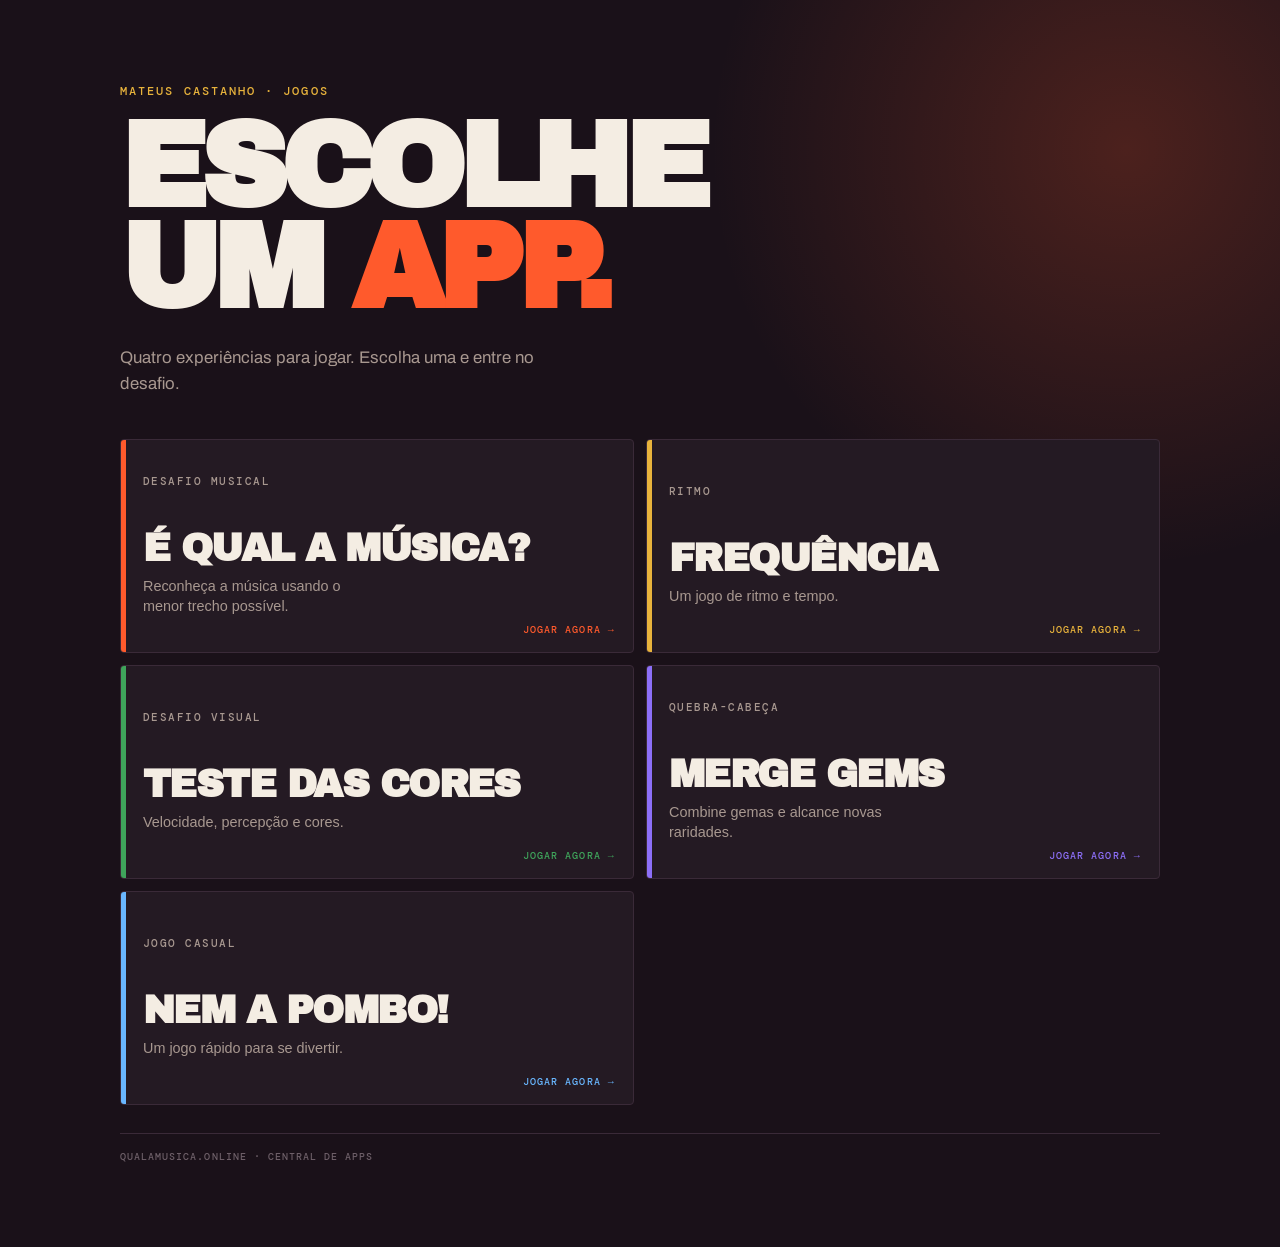
==== commit fd41ef45: "Link Frequencia and Teste das Cores apps" ====
--- a/index.html
+++ b/index.html
@@ -37,7 +37,7 @@
 <style>#game-shell{display:none}#app-hub{min-height:100vh;padding:clamp(28px,7vw,84px) 22px;background:radial-gradient(circle at 88% 12%,rgba(255,90,44,.22),transparent 26rem),#1a1119;color:#f4ede3;font-family:"Archivo",sans-serif}.app-wrap{width:min(1040px,100%);margin:auto}.hub-kicker{margin:0 0 18px;font:500 .72rem "DM Mono",monospace;letter-spacing:.18em;text-transform:uppercase;color:#e8b33c}.hub-title{margin:0;max-width:760px;font-family:"Archivo Black",sans-serif;font-size:clamp(3.2rem,10vw,7.5rem);line-height:.84;letter-spacing:-.06em;text-transform:uppercase}.hub-title em{font-style:normal;color:#ff5a2c}.hub-intro{max-width:47ch;margin:26px 0 42px;color:#a89890;font-size:1.05rem;line-height:1.55}.app-grid{display:grid;grid-template-columns:repeat(2,minmax(0,1fr));gap:12px}.app-card{position:relative;min-height:214px;padding:22px;border:1px solid #3a2a38;background:#241a23;color:#f4ede3;text-align:left;border-radius:4px;overflow:hidden}.app-card:not(:disabled){cursor:pointer;transition:transform .18s ease,border-color .18s ease,background .18s ease}.app-card:not(:disabled):hover{transform:translateY(-4px);border-color:#ff5a2c;background:#2e2130}.app-card::before{content:"";position:absolute;inset:0 auto 0 0;width:5px;background:var(--accent,#ff5a2c)}.app-card:disabled{opacity:.68}.app-type{margin:0;color:#a89890;font:500 .66rem "DM Mono",monospace;letter-spacing:.14em;text-transform:uppercase}.app-name{margin:42px 0 10px;font-family:"Archivo Black",sans-serif;font-size:clamp(1.55rem,4vw,2.4rem);line-height:.94;letter-spacing:-.04em;text-transform:uppercase}.app-desc{margin:0;max-width:29ch;color:#a89890;line-height:1.42;font-size:.9rem}.app-state{position:absolute;right:18px;bottom:16px;font:500 .63rem "DM Mono",monospace;letter-spacing:.11em;text-transform:uppercase;color:var(--accent,#ff5a2c)}.hub-footer{margin:28px 0 0;padding-top:16px;border-top:1px solid #3a2a38;color:#6d5f68;font:500 .65rem "DM Mono",monospace;letter-spacing:.1em;text-transform:uppercase}@media(max-width:620px){.app-grid{grid-template-columns:1fr}.app-card{min-height:180px}.hub-title{font-size:clamp(3.1rem,18vw,5.6rem)}}</style></head>
 <body>
 
-<section id="app-hub" aria-label="Escolha um app"><div class="app-wrap"><p class="hub-kicker">Mateus Castanho · jogos</p><h1 class="hub-title">Escolhe um <em>app.</em></h1><p class="hub-intro">Quatro experiências para jogar. Escolha uma e entre no desafio.</p><div class="app-grid"><button type="button" class="app-card" id="open-music" style="--accent:#ff5a2c"><p class="app-type">Desafio musical</p><h2 class="app-name">É Qual a Música?</h2><p class="app-desc">Reconheça a música usando o menor trecho possível.</p><span class="app-state">Jogar agora →</span></button><button type="button" class="app-card" disabled style="--accent:#e8b33c"><p class="app-type">Ritmo</p><h2 class="app-name">Frequência</h2><p class="app-desc">Um jogo de ritmo e tempo.</p><span class="app-state">Em breve</span></button><button type="button" class="app-card" disabled style="--accent:#3fa45b"><p class="app-type">Desafio visual</p><h2 class="app-name">Teste das Cores</h2><p class="app-desc">Velocidade, percepção e cores.</p><span class="app-state">Em breve</span></button><button type="button" class="app-card" data-app-url="/merge-gems/" style="--accent:#8c6ff7"><p class="app-type">Quebra-cabeça</p><h2 class="app-name">Merge Gems</h2><p class="app-desc">Combine gemas e alcance novas raridades.</p><span class="app-state">Jogar agora →</span></button><button type="button" class="app-card" data-app-url="/nem-a-pombo/" style="--accent:#69b7ff"><p class="app-type">Jogo casual</p><h2 class="app-name">Nem a Pombo!</h2><p class="app-desc">Um jogo rápido para se divertir.</p><span class="app-state">Jogar agora →</span></button></div><p class="hub-footer">qualamusica.online · central de apps</p></div></section><div id="game-shell"><header class="topbar">
+<section id="app-hub" aria-label="Escolha um app"><div class="app-wrap"><p class="hub-kicker">Mateus Castanho · jogos</p><h1 class="hub-title">Escolhe um <em>app.</em></h1><p class="hub-intro">Quatro experiências para jogar. Escolha uma e entre no desafio.</p><div class="app-grid"><button type="button" class="app-card" id="open-music" style="--accent:#ff5a2c"><p class="app-type">Desafio musical</p><h2 class="app-name">É Qual a Música?</h2><p class="app-desc">Reconheça a música usando o menor trecho possível.</p><span class="app-state">Jogar agora →</span></button><button type="button" class="app-card" onclick="location.href='/frequencia/'" style="--accent:#e8b33c"><p class="app-type">Ritmo</p><h2 class="app-name">Frequência</h2><p class="app-desc">Um jogo de ritmo e tempo.</p><span class="app-state">Jogar agora →</span></button><button type="button" class="app-card" onclick="location.href='/teste-das-cores/'" style="--accent:#3fa45b"><p class="app-type">Desafio visual</p><h2 class="app-name">Teste das Cores</h2><p class="app-desc">Velocidade, percepção e cores.</p><span class="app-state">Jogar agora →</span></button><button type="button" class="app-card" onclick="location.href='/merge-gems/'" style="--accent:#8c6ff7"><p class="app-type">Quebra-cabeça</p><h2 class="app-name">Merge Gems</h2><p class="app-desc">Combine gemas e alcance novas raridades.</p><span class="app-state">Jogar agora →</span></button><button type="button" class="app-card" onclick="location.href='/nem-a-pombo/'" style="--accent:#69b7ff"><p class="app-type">Jogo casual</p><h2 class="app-name">Nem a Pombo!</h2><p class="app-desc">Um jogo rápido para se divertir.</p><span class="app-state">Jogar agora →</span></button></div><p class="hub-footer">qualamusica.online · central de apps</p></div></section><div id="game-shell"><header class="topbar">
   <h1>Qual é a <br>Música<span class="accent">?</span></h1>
   <div class="rule"></div>
 </header>
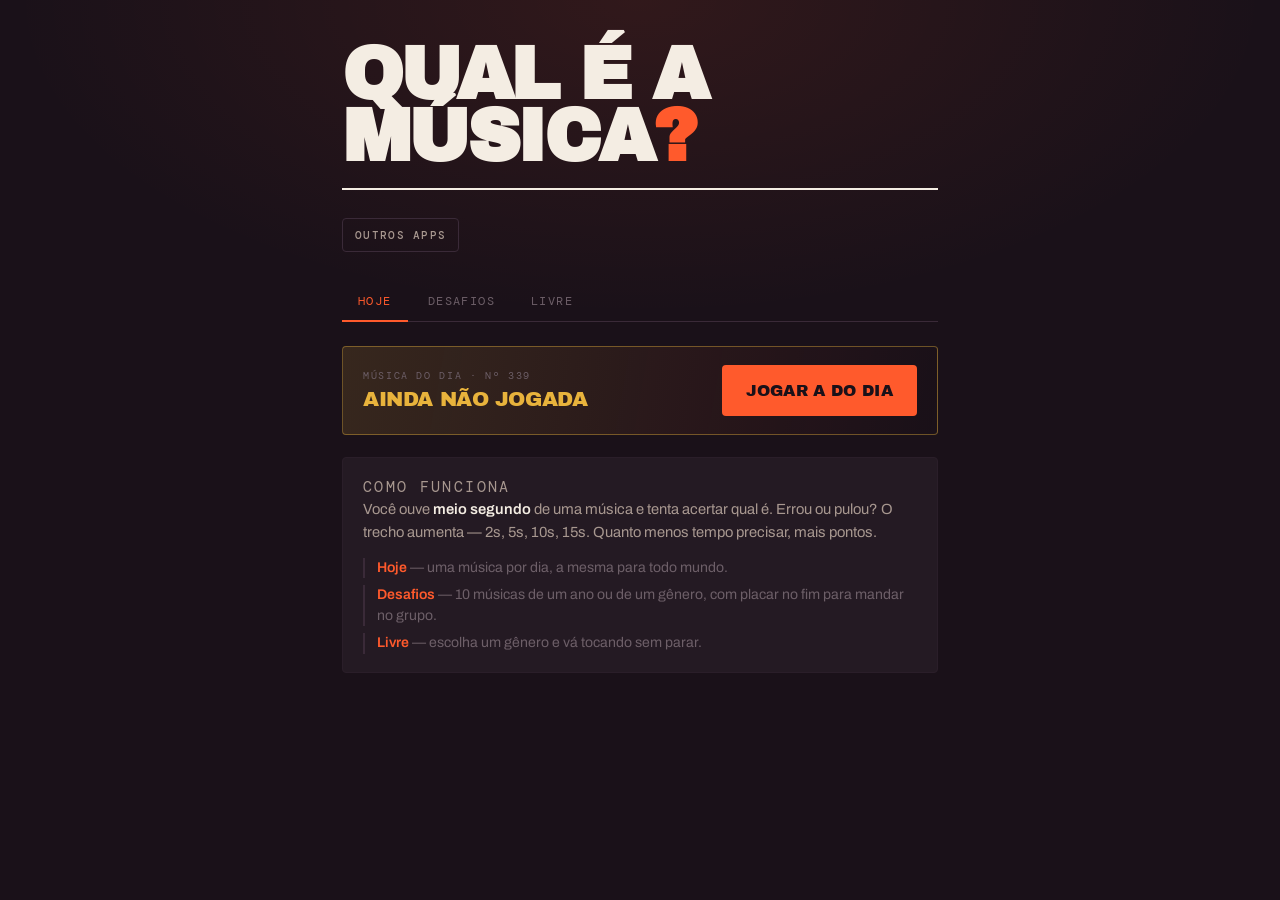
==== commit 129946fc: "Make Qual e a Musica the primary app" ====
--- a/index.html
+++ b/index.html
@@ -5,7 +5,7 @@
 <meta name="viewport" content="width=device-width, initial-scale=1.0">
 <meta name="color-scheme" content="dark">
 <meta name="theme-color" content="#1a1119">
-<title>Apps do Mateus</title>
+<title>Qual é a Música?</title>
 <meta name="description" content="Acerte a música brasileira em meio segundo de áudio. Cada erro libera mais tempo. 3.883 músicas, 11 gêneros e desafios por ano.">
 
 <!-- Prévia ao compartilhar o link (WhatsApp, Instagram, Twitter). Sem isso
@@ -34,12 +34,12 @@
 <!-- O ?v= força o navegador a buscar a versão nova em vez da que está em
      cache. Ao mexer em style.css, app.js ou nos dados, incremente o número. -->
 <link rel="stylesheet" href="style.css?v=23">
-<style>#game-shell{display:none}#app-hub{min-height:100vh;padding:clamp(28px,7vw,84px) 22px;background:radial-gradient(circle at 88% 12%,rgba(255,90,44,.22),transparent 26rem),#1a1119;color:#f4ede3;font-family:"Archivo",sans-serif}.app-wrap{width:min(1040px,100%);margin:auto}.hub-kicker{margin:0 0 18px;font:500 .72rem "DM Mono",monospace;letter-spacing:.18em;text-transform:uppercase;color:#e8b33c}.hub-title{margin:0;max-width:760px;font-family:"Archivo Black",sans-serif;font-size:clamp(3.2rem,10vw,7.5rem);line-height:.84;letter-spacing:-.06em;text-transform:uppercase}.hub-title em{font-style:normal;color:#ff5a2c}.hub-intro{max-width:47ch;margin:26px 0 42px;color:#a89890;font-size:1.05rem;line-height:1.55}.app-grid{display:grid;grid-template-columns:repeat(2,minmax(0,1fr));gap:12px}.app-card{position:relative;min-height:214px;padding:22px;border:1px solid #3a2a38;background:#241a23;color:#f4ede3;text-align:left;border-radius:4px;overflow:hidden}.app-card:not(:disabled){cursor:pointer;transition:transform .18s ease,border-color .18s ease,background .18s ease}.app-card:not(:disabled):hover{transform:translateY(-4px);border-color:#ff5a2c;background:#2e2130}.app-card::before{content:"";position:absolute;inset:0 auto 0 0;width:5px;background:var(--accent,#ff5a2c)}.app-card:disabled{opacity:.68}.app-type{margin:0;color:#a89890;font:500 .66rem "DM Mono",monospace;letter-spacing:.14em;text-transform:uppercase}.app-name{margin:42px 0 10px;font-family:"Archivo Black",sans-serif;font-size:clamp(1.55rem,4vw,2.4rem);line-height:.94;letter-spacing:-.04em;text-transform:uppercase}.app-desc{margin:0;max-width:29ch;color:#a89890;line-height:1.42;font-size:.9rem}.app-state{position:absolute;right:18px;bottom:16px;font:500 .63rem "DM Mono",monospace;letter-spacing:.11em;text-transform:uppercase;color:var(--accent,#ff5a2c)}.hub-footer{margin:28px 0 0;padding-top:16px;border-top:1px solid #3a2a38;color:#6d5f68;font:500 .65rem "DM Mono",monospace;letter-spacing:.1em;text-transform:uppercase}@media(max-width:620px){.app-grid{grid-template-columns:1fr}.app-card{min-height:180px}.hub-title{font-size:clamp(3.1rem,18vw,5.6rem)}}</style></head>
+<style>#game-shell{display:block}#app-hub{display:none;min-height:100vh;padding:clamp(28px,7vw,84px) 22px;background:radial-gradient(circle at 88% 12%,rgba(255,90,44,.22),transparent 26rem),#1a1119;color:#f4ede3;font-family:"Archivo",sans-serif}.app-wrap{width:min(1040px,100%);margin:auto}.hub-kicker{margin:0 0 18px;font:500 .72rem "DM Mono",monospace;letter-spacing:.18em;text-transform:uppercase;color:#e8b33c}.hub-title{margin:0;max-width:760px;font-family:"Archivo Black",sans-serif;font-size:clamp(3.2rem,10vw,7.5rem);line-height:.84;letter-spacing:-.06em;text-transform:uppercase}.hub-title em{font-style:normal;color:#ff5a2c}.hub-intro{max-width:47ch;margin:26px 0 42px;color:#a89890;font-size:1.05rem;line-height:1.55}.app-grid{display:grid;grid-template-columns:repeat(2,minmax(0,1fr));gap:12px}.app-card{position:relative;min-height:214px;padding:22px;border:1px solid #3a2a38;background:#241a23;color:#f4ede3;text-align:left;border-radius:4px;overflow:hidden}.app-card:not(:disabled){cursor:pointer;transition:transform .18s ease,border-color .18s ease,background .18s ease}.app-card:not(:disabled):hover{transform:translateY(-4px);border-color:#ff5a2c;background:#2e2130}.app-card::before{content:"";position:absolute;inset:0 auto 0 0;width:5px;background:var(--accent,#ff5a2c)}.app-card:disabled{opacity:.68}.app-type{margin:0;color:#a89890;font:500 .66rem "DM Mono",monospace;letter-spacing:.14em;text-transform:uppercase}.app-name{margin:42px 0 10px;font-family:"Archivo Black",sans-serif;font-size:clamp(1.55rem,4vw,2.4rem);line-height:.94;letter-spacing:-.04em;text-transform:uppercase}.app-desc{margin:0;max-width:29ch;color:#a89890;line-height:1.42;font-size:.9rem}.app-state{position:absolute;right:18px;bottom:16px;font:500 .63rem "DM Mono",monospace;letter-spacing:.11em;text-transform:uppercase;color:var(--accent,#ff5a2c)}.other-apps-btn{margin:18px 0 0;padding:9px 12px;border:1px solid var(--line);border-radius:var(--r);background:transparent;color:var(--bone-dim);font:500 .68rem var(--mono);letter-spacing:.12em;text-transform:uppercase;cursor:pointer}.other-apps-btn:hover{color:var(--bone);border-color:var(--bone-dim)}.hub-footer{margin:28px 0 0;padding-top:16px;border-top:1px solid #3a2a38;color:#6d5f68;font:500 .65rem "DM Mono",monospace;letter-spacing:.1em;text-transform:uppercase}@media(max-width:620px){.app-grid{grid-template-columns:1fr}.app-card{min-height:180px}.hub-title{font-size:clamp(3.1rem,18vw,5.6rem)}}</style></head>
 <body>
 
-<section id="app-hub" aria-label="Escolha um app"><div class="app-wrap"><p class="hub-kicker">Mateus Castanho · jogos</p><h1 class="hub-title">Escolhe um <em>app.</em></h1><p class="hub-intro">Quatro experiências para jogar. Escolha uma e entre no desafio.</p><div class="app-grid"><button type="button" class="app-card" id="open-music" style="--accent:#ff5a2c"><p class="app-type">Desafio musical</p><h2 class="app-name">É Qual a Música?</h2><p class="app-desc">Reconheça a música usando o menor trecho possível.</p><span class="app-state">Jogar agora →</span></button><button type="button" class="app-card" onclick="location.href='/frequencia/'" style="--accent:#e8b33c"><p class="app-type">Ritmo</p><h2 class="app-name">Frequência</h2><p class="app-desc">Um jogo de ritmo e tempo.</p><span class="app-state">Jogar agora →</span></button><button type="button" class="app-card" onclick="location.href='/teste-das-cores/'" style="--accent:#3fa45b"><p class="app-type">Desafio visual</p><h2 class="app-name">Teste das Cores</h2><p class="app-desc">Velocidade, percepção e cores.</p><span class="app-state">Jogar agora →</span></button><button type="button" class="app-card" onclick="location.href='/merge-gems/'" style="--accent:#8c6ff7"><p class="app-type">Quebra-cabeça</p><h2 class="app-name">Merge Gems</h2><p class="app-desc">Combine gemas e alcance novas raridades.</p><span class="app-state">Jogar agora →</span></button><button type="button" class="app-card" onclick="location.href='/nem-a-pombo/'" style="--accent:#69b7ff"><p class="app-type">Jogo casual</p><h2 class="app-name">Nem a Pombo!</h2><p class="app-desc">Um jogo rápido para se divertir.</p><span class="app-state">Jogar agora →</span></button></div><p class="hub-footer">qualamusica.online · central de apps</p></div></section><div id="game-shell"><header class="topbar">
+<section id="app-hub" aria-label="Escolha um app"><div class="app-wrap"><p class="hub-kicker">Outros apps</p><h1 class="hub-title">Mais jogos <em>em desenvolvimento.</em></h1><p class="hub-intro">Esses projetos estão sendo construídos e melhorados aos poucos. Escolha um para experimentar.</p><div class="app-grid"><button type="button" class="app-card" onclick="location.href='/frequencia/'" style="--accent:#e8b33c"><p class="app-type">Ritmo</p><h2 class="app-name">Frequência</h2><p class="app-desc">Um jogo de ritmo e tempo.</p><span class="app-state">Jogar agora →</span></button><button type="button" class="app-card" onclick="location.href='/teste-das-cores/'" style="--accent:#3fa45b"><p class="app-type">Desafio visual</p><h2 class="app-name">Teste das Cores</h2><p class="app-desc">Velocidade, percepção e cores.</p><span class="app-state">Jogar agora →</span></button><button type="button" class="app-card" onclick="location.href='/merge-gems/'" style="--accent:#8c6ff7"><p class="app-type">Quebra-cabeça</p><h2 class="app-name">Merge Gems</h2><p class="app-desc">Combine gemas e alcance novas raridades.</p><span class="app-state">Jogar agora →</span></button><button type="button" class="app-card" onclick="location.href='/nem-a-pombo/'" style="--accent:#69b7ff"><p class="app-type">Jogo casual</p><h2 class="app-name">Nem a Pombo!</h2><p class="app-desc">Um jogo rápido para se divertir.</p><span class="app-state">Jogar agora →</span></button></div><p class="hub-footer">qualamusica.online · central de apps</p></div></section><div id="game-shell"><header class="topbar">
   <h1>Qual é a <br>Música<span class="accent">?</span></h1>
-  <div class="rule"></div>
+  <div class="rule"></div><button type="button" id="btn-other-apps" class="other-apps-btn">Outros apps</button>
 </header>
 
 <main>
@@ -182,6 +182,6 @@
 </main></div>
 <script src="data/songs.js?v=23"></script>
 <script src="data/decoys.js?v=23"></script>
-<script src="app.js?v=23"></script><script>document.getElementById("open-music").addEventListener("click",()=>{document.getElementById("app-hub").style.display="none";document.getElementById("game-shell").style.display="block";document.title="Qual é a Música?"})</script>
+<script src="app.js?v=23"></script><script>document.getElementById("btn-other-apps").addEventListener("click",()=>{document.getElementById("game-shell").style.display="none";document.getElementById("app-hub").style.display="block";document.title="Outros apps"})</script>
 </body>
 </html>
